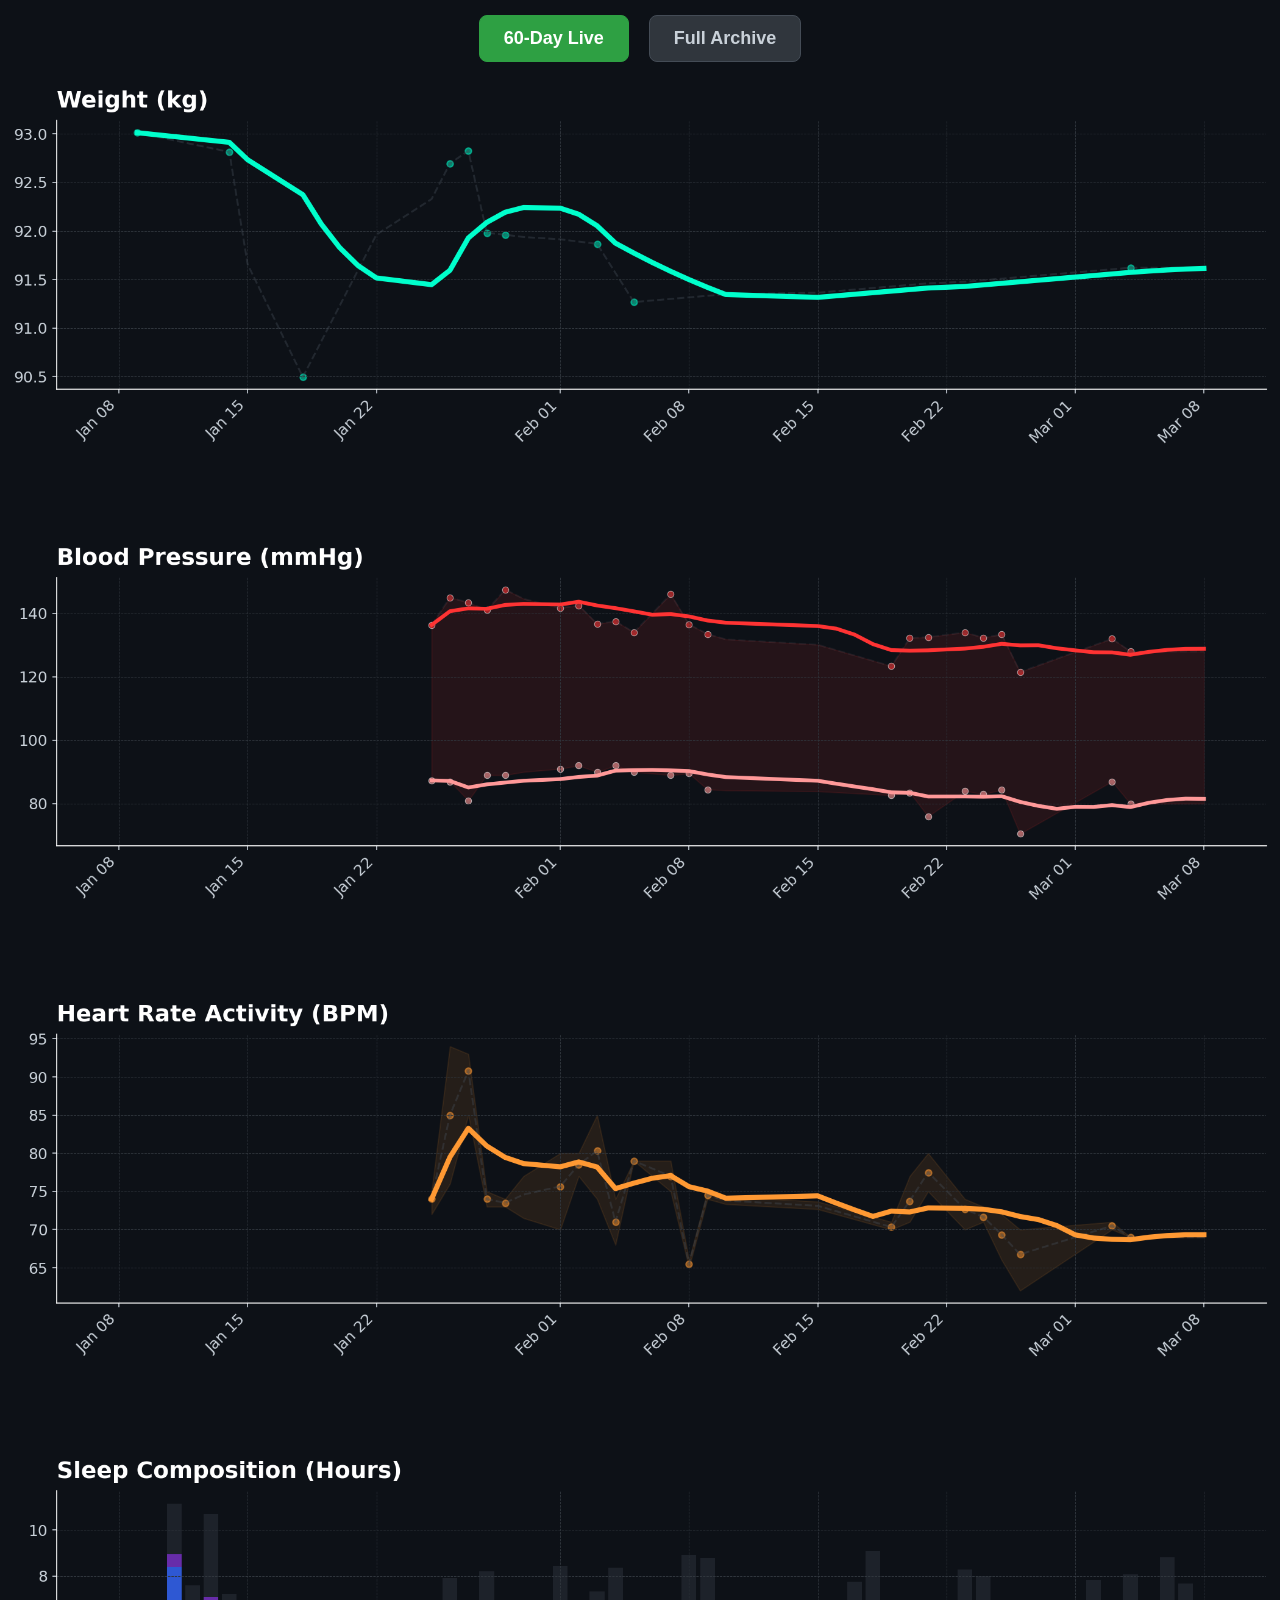
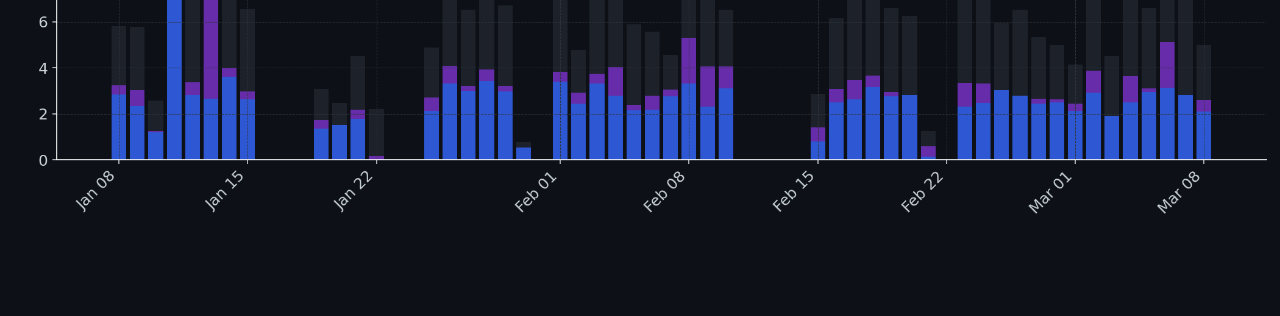
==== index.html @ a6f2eb08 "Create index.html" ====
<!DOCTYPE html>
<html lang="en">
<head>
    <meta charset="UTF-8">
    <meta name="viewport" content="width=device-width, initial-scale=1.0">
    <title>Health Command Center</title>
    <meta http-equiv="refresh" content="3600">
    <style>
        body {
            background-color: #0d1117; /* Matches your chart background */
            color: white;
            font-family: sans-serif;
            margin: 0;
            padding: 0;
            display: flex;
            flex-direction: column;
            align-items: center;
            height: 100vh;
            overflow: hidden; /* Prevents annoying scrolling */
        }
        .nav {
            display: flex;
            gap: 20px;
            padding: 15px 0;
        }
        button {
            background-color: #30363d;
            color: #c9d1d9;
            border: 1px solid #444c56;
            padding: 12px 24px;
            font-size: 18px;
            border-radius: 8px;
            cursor: pointer;
            font-weight: bold;
            transition: 0.2s;
        }
        button.active {
            background-color: #2ea043; /* GitHub green for active state */
            color: white;
            border-color: #2ea043;
        }
        .img-container {
            flex-grow: 1;
            display: flex;
            justify-content: center;
            align-items: center;
            width: 100%;
            padding-bottom: 10px;
        }
        img {
            max-width: 100%;
            max-height: 100%;
            object-fit: contain;
            display: none; /* Hidden by default */
        }
        img.active {
            display: block; /* Shows the selected image */
        }
    </style>
</head>
<body>

    <div class="nav">
        <button id="btn-live" class="active" onclick="switchTab('live')">60-Day Live</button>
        <button id="btn-archive" onclick="switchTab('archive')">Full Archive</button>
    </div>

    <div class="img-container">
        <img id="img-live" class="active" alt="60-Day Dashboard">
        <img id="img-archive" alt="Archival Dashboard">
    </div>

    <script>
        // Tablets aggressively cache images. This appends the exact millisecond to the image URL, 
        // forcing the tablet to download the newest version of the image every time the page refreshes.
        const cacheBuster = '?v=' + new Date().getTime();
        document.getElementById('img-live').src = 'dashboard.png' + cacheBuster;
        document.getElementById('img-archive').src = 'archive_dashboard.png' + cacheBuster;

        function switchTab(tab) {
            if (tab === 'live') {
                document.getElementById('img-live').classList.add('active');
                document.getElementById('img-archive').classList.remove('active');
                document.getElementById('btn-live').classList.add('active');
                document.getElementById('btn-archive').classList.remove('active');
            } else {
                document.getElementById('img-archive').classList.add('active');
                document.getElementById('img-live').classList.remove('active');
                document.getElementById('btn-archive').classList.add('active');
                document.getElementById('btn-live').classList.remove('active');
            }
        }
    </script>

</body>
</html>
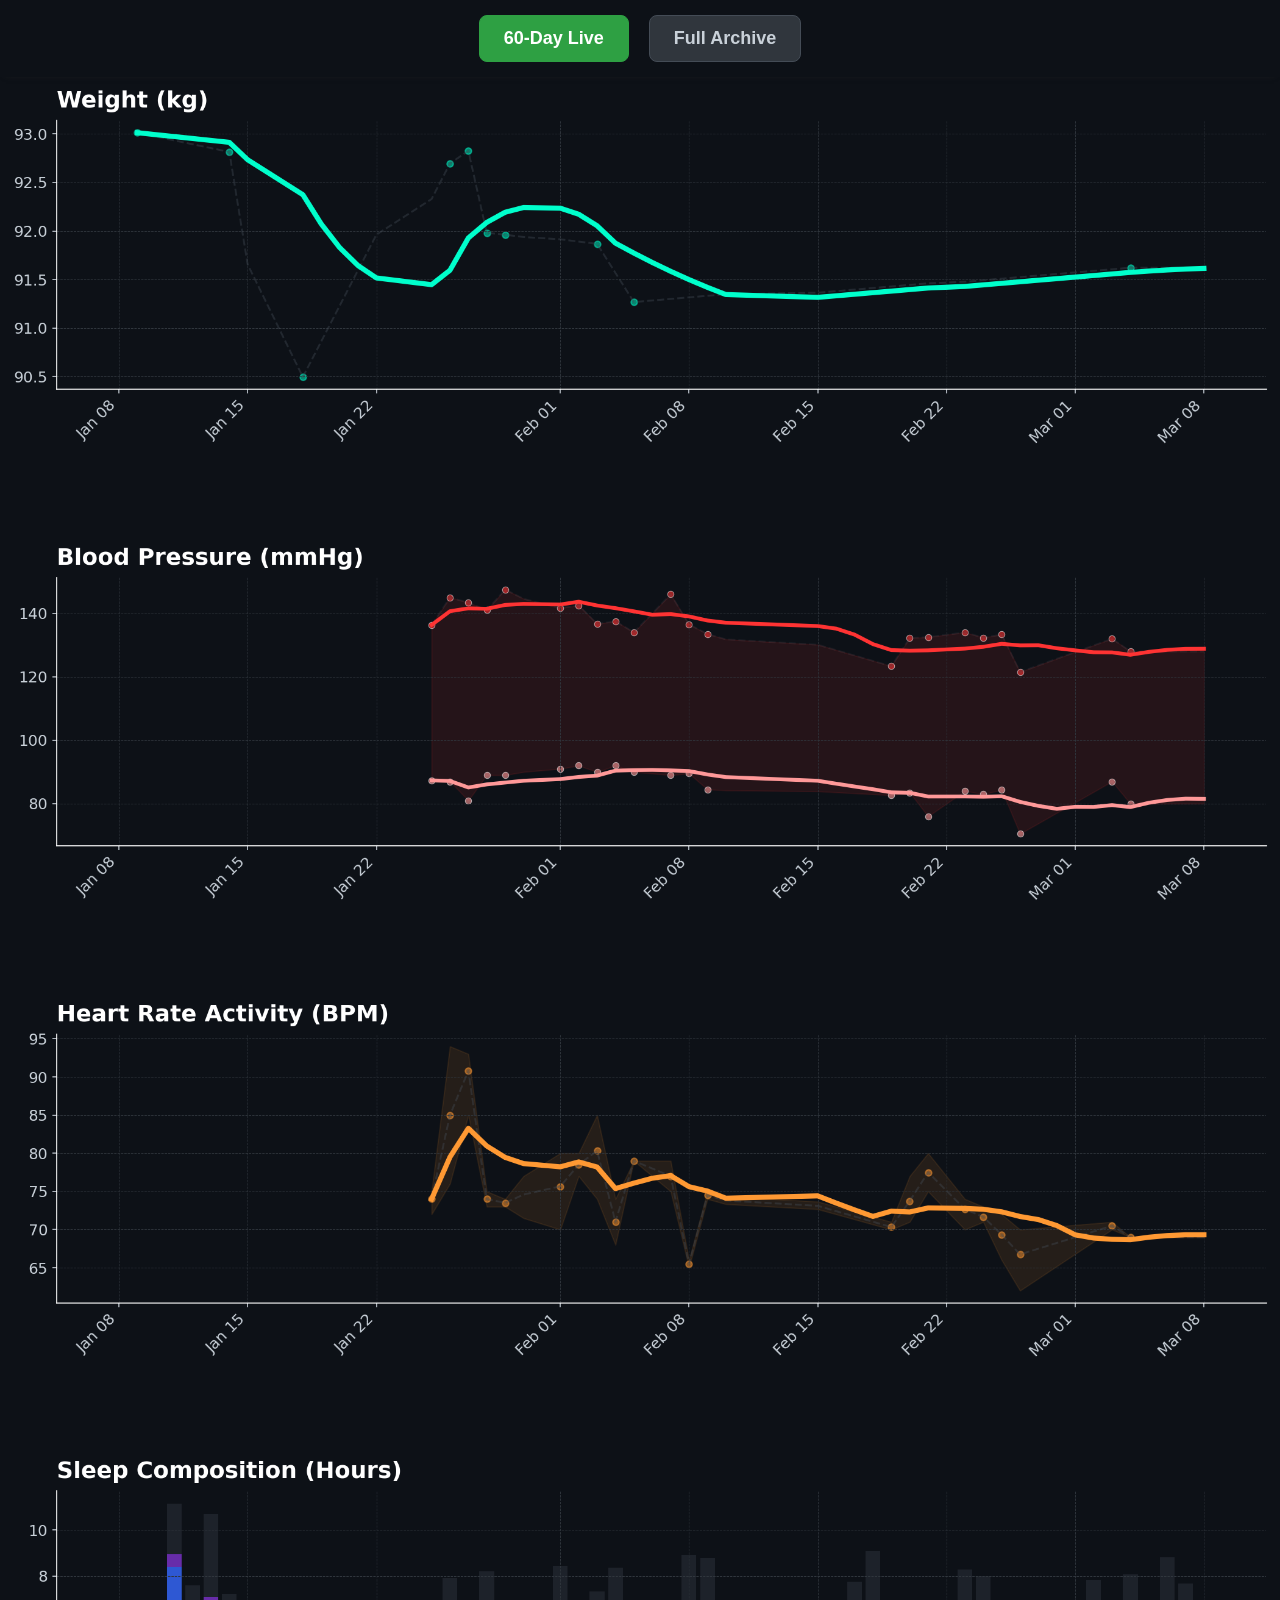
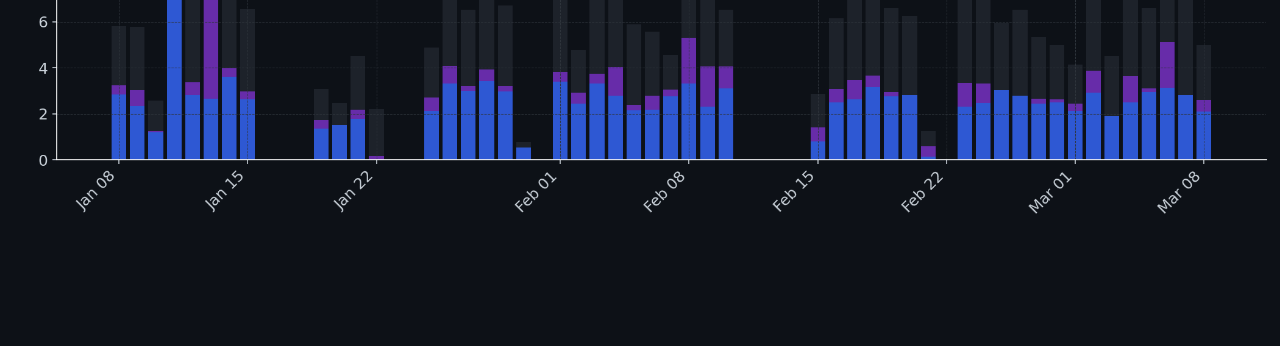
==== commit c5cab2cf: "Update index.html" ====
--- a/index.html
+++ b/index.html
@@ -7,7 +7,7 @@
     <meta http-equiv="refresh" content="3600">
     <style>
         body {
-            background-color: #0d1117; /* Matches your chart background */
+            background-color: #0d1117;
             color: white;
             font-family: sans-serif;
             margin: 0;
@@ -15,13 +15,20 @@
             display: flex;
             flex-direction: column;
             align-items: center;
-            height: 100vh;
-            overflow: hidden; /* Prevents annoying scrolling */
+            min-height: 100vh; /* Changed: allows the page to grow beyond the screen */
+            /* Removed the 'overflow: hidden' lock */
         }
         .nav {
             display: flex;
             gap: 20px;
             padding: 15px 0;
+            width: 100%;
+            justify-content: center;
+            position: sticky; /* Keeps the buttons visible when you scroll */
+            top: 0;
+            background-color: #0d1117; /* Matches background so it hides the chart scrolling under it */
+            z-index: 100;
+            box-shadow: 0 4px 6px -6px #222; /* Adds a tiny shadow below the buttons */
         }
         button {
             background-color: #30363d;
@@ -35,7 +42,7 @@
             transition: 0.2s;
         }
         button.active {
-            background-color: #2ea043; /* GitHub green for active state */
+            background-color: #2ea043;
             color: white;
             border-color: #2ea043;
         }
@@ -43,18 +50,17 @@
             flex-grow: 1;
             display: flex;
             justify-content: center;
-            align-items: center;
+            align-items: flex-start; /* Changed: aligns the image to the top instead of middle */
             width: 100%;
-            padding-bottom: 10px;
+            padding-bottom: 40px; /* Added some padding so it doesn't hit the absolute bottom */
         }
         img {
             max-width: 100%;
-            max-height: 100%;
-            object-fit: contain;
-            display: none; /* Hidden by default */
+            height: auto; /* Changed: lets the image retain its natural height */
+            display: none; 
         }
         img.active {
-            display: block; /* Shows the selected image */
+            display: block; 
         }
     </style>
 </head>
@@ -71,8 +77,6 @@
     </div>
 
     <script>
-        // Tablets aggressively cache images. This appends the exact millisecond to the image URL, 
-        // forcing the tablet to download the newest version of the image every time the page refreshes.
         const cacheBuster = '?v=' + new Date().getTime();
         document.getElementById('img-live').src = 'dashboard.png' + cacheBuster;
         document.getElementById('img-archive').src = 'archive_dashboard.png' + cacheBuster;
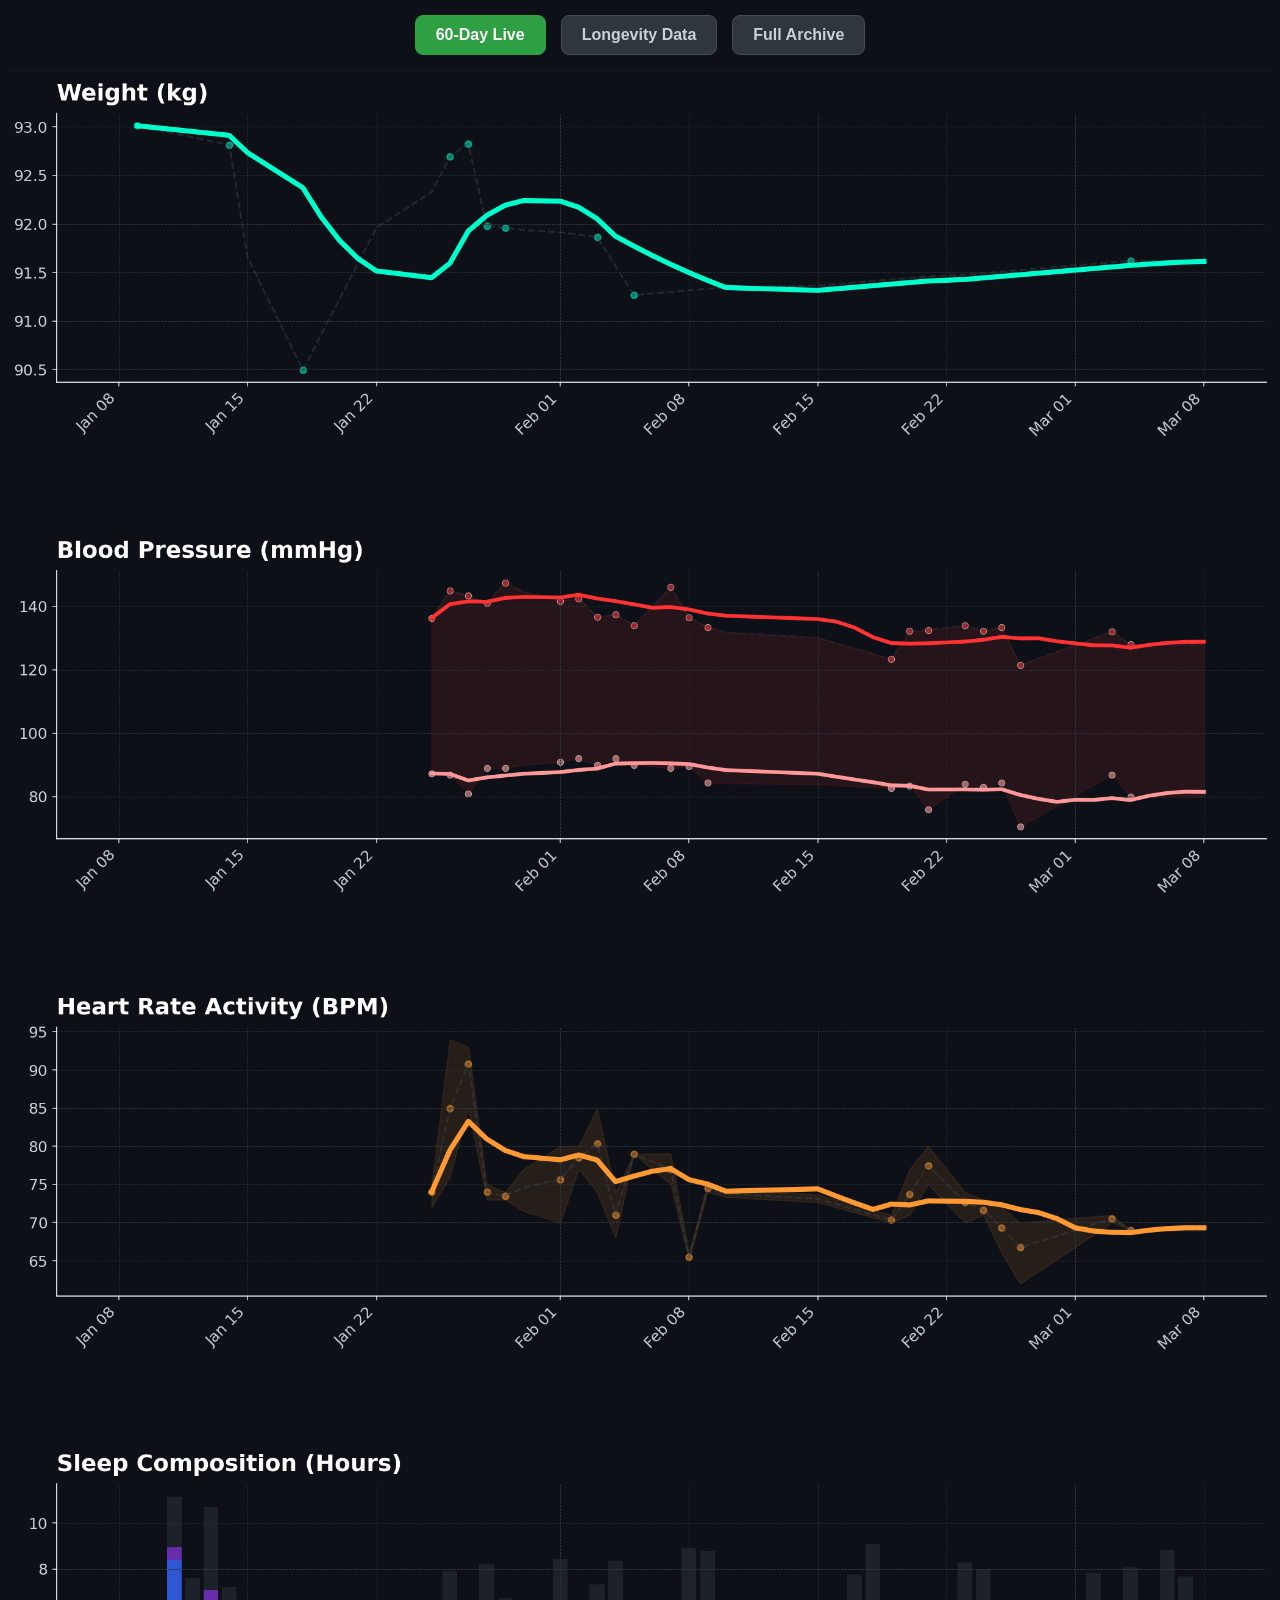
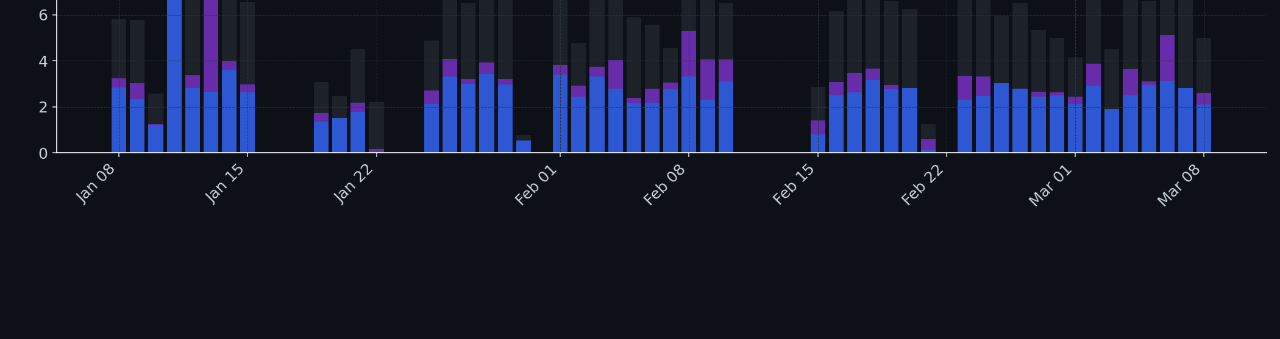
==== commit 6452d86f: "Update index.html" ====
--- a/index.html
+++ b/index.html
@@ -15,27 +15,27 @@
             display: flex;
             flex-direction: column;
             align-items: center;
-            min-height: 100vh; /* Changed: allows the page to grow beyond the screen */
-            /* Removed the 'overflow: hidden' lock */
+            min-height: 100vh;
         }
         .nav {
             display: flex;
-            gap: 20px;
+            gap: 15px;
             padding: 15px 0;
             width: 100%;
             justify-content: center;
-            position: sticky; /* Keeps the buttons visible when you scroll */
+            position: sticky;
             top: 0;
-            background-color: #0d1117; /* Matches background so it hides the chart scrolling under it */
+            background-color: #0d1117;
             z-index: 100;
-            box-shadow: 0 4px 6px -6px #222; /* Adds a tiny shadow below the buttons */
+            box-shadow: 0 4px 6px -6px #222;
+            flex-wrap: wrap; /* Helps on smaller tablet screens */
         }
         button {
             background-color: #30363d;
             color: #c9d1d9;
             border: 1px solid #444c56;
-            padding: 12px 24px;
-            font-size: 18px;
+            padding: 10px 20px;
+            font-size: 16px;
             border-radius: 8px;
             cursor: pointer;
             font-weight: bold;
@@ -50,13 +50,13 @@
             flex-grow: 1;
             display: flex;
             justify-content: center;
-            align-items: flex-start; /* Changed: aligns the image to the top instead of middle */
+            align-items: flex-start;
             width: 100%;
-            padding-bottom: 40px; /* Added some padding so it doesn't hit the absolute bottom */
+            padding-bottom: 40px;
         }
         img {
             max-width: 100%;
-            height: auto; /* Changed: lets the image retain its natural height */
+            height: auto;
             display: none; 
         }
         img.active {
@@ -68,31 +68,41 @@
 
     <div class="nav">
         <button id="btn-live" class="active" onclick="switchTab('live')">60-Day Live</button>
+        <button id="btn-longevity" onclick="switchTab('longevity')">Longevity Data</button>
         <button id="btn-archive" onclick="switchTab('archive')">Full Archive</button>
     </div>
 
     <div class="img-container">
         <img id="img-live" class="active" alt="60-Day Dashboard">
+        <img id="img-longevity" alt="Longevity Dashboard">
         <img id="img-archive" alt="Archival Dashboard">
     </div>
 
     <script>
+        // Force refresh images to bypass cache
         const cacheBuster = '?v=' + new Date().getTime();
         document.getElementById('img-live').src = 'dashboard.png' + cacheBuster;
+        document.getElementById('img-longevity').src = 'longevity_dashboard.png' + cacheBuster;
         document.getElementById('img-archive').src = 'archive_dashboard.png' + cacheBuster;
 
         function switchTab(tab) {
-            if (tab === 'live') {
-                document.getElementById('img-live').classList.add('active');
-                document.getElementById('img-archive').classList.remove('active');
-                document.getElementById('btn-live').classList.add('active');
-                document.getElementById('btn-archive').classList.remove('active');
-            } else {
-                document.getElementById('img-archive').classList.add('active');
-                document.getElementById('img-live').classList.remove('active');
-                document.getElementById('btn-archive').classList.add('active');
-                document.getElementById('btn-live').classList.remove('active');
-            }
+            // IDs of all elements
+            const tabs = ['live', 'longevity', 'archive'];
+            
+            tabs.forEach(t => {
+                const img = document.getElementById('img-' + t);
+                const btn = document.getElementById('btn-' + t);
+                
+                if (t === tab) {
+                    img.classList.add('active');
+                    btn.classList.add('active');
+                    // Scroll to top when switching
+                    window.scrollTo(0,0);
+                } else {
+                    img.classList.remove('active');
+                    btn.classList.remove('active');
+                }
+            });
         }
     </script>
 
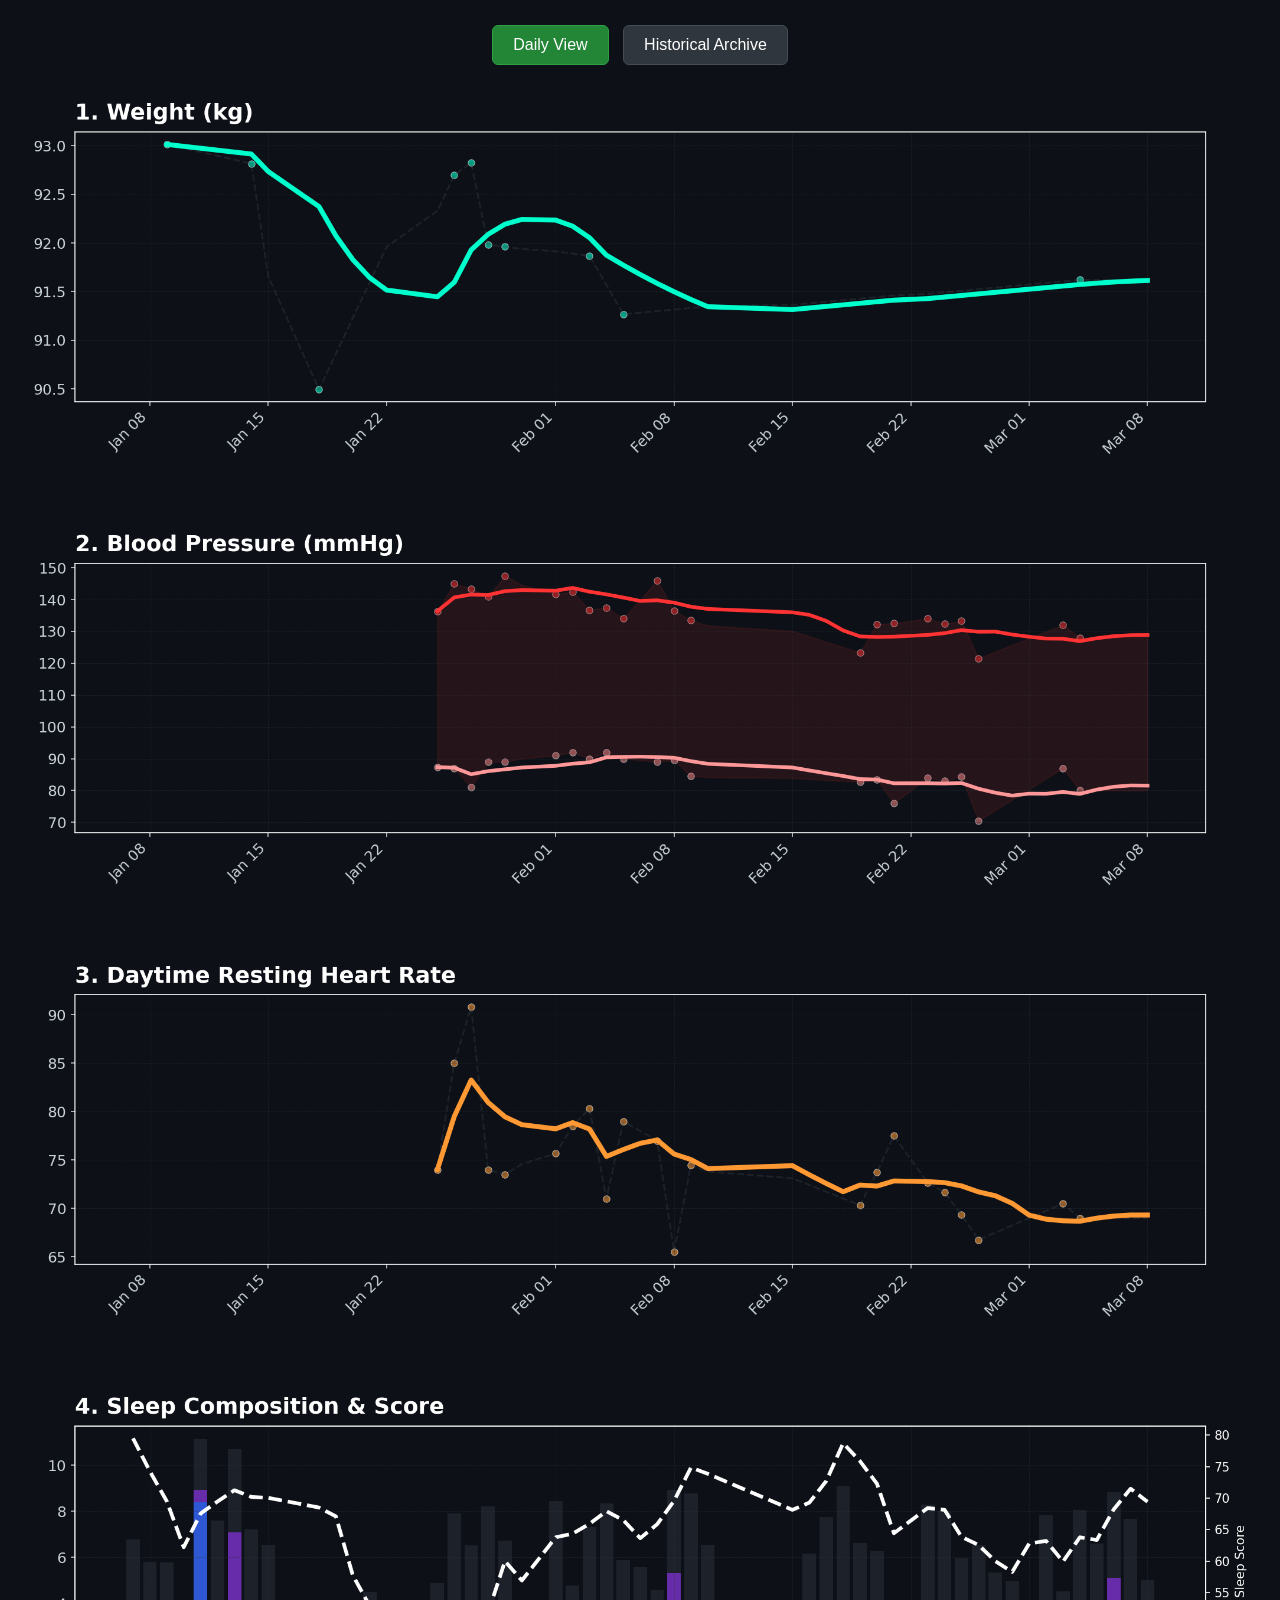
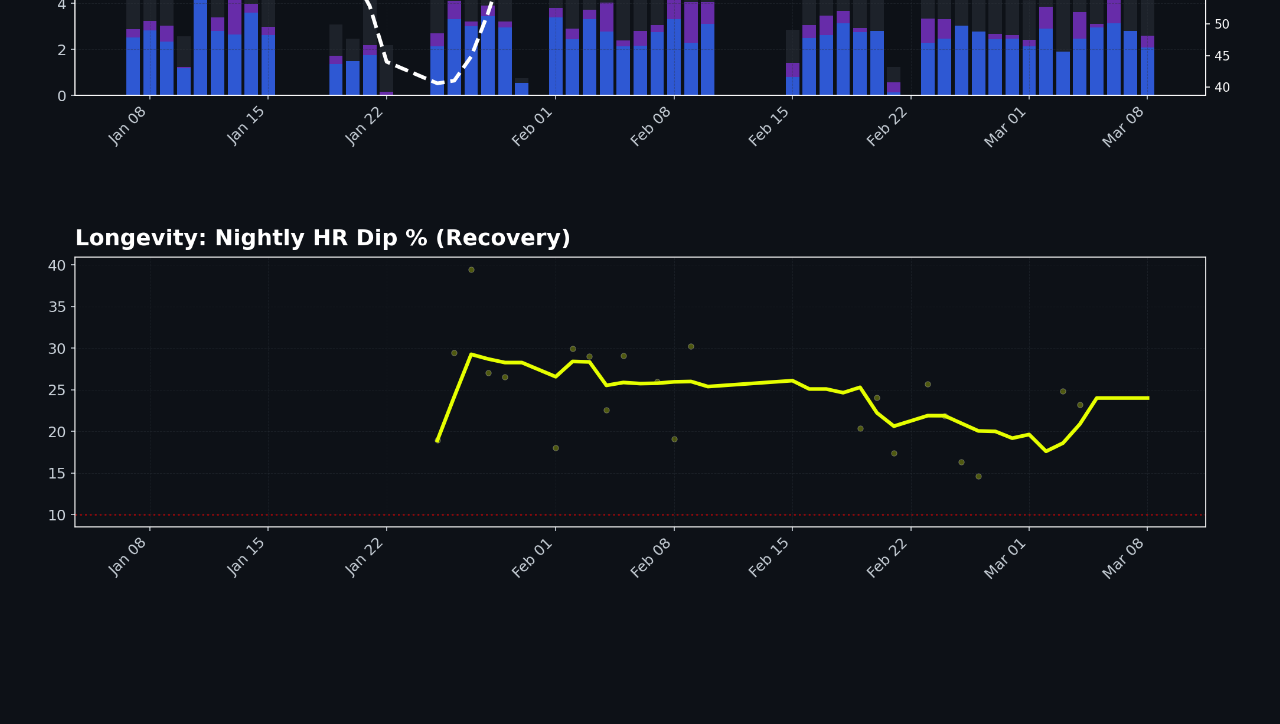
==== commit ff2eaab3: "Update index.html" ====
--- a/index.html
+++ b/index.html
@@ -3,108 +3,45 @@
 <head>
     <meta charset="UTF-8">
     <meta name="viewport" content="width=device-width, initial-scale=1.0">
-    <title>Health Command Center</title>
-    <meta http-equiv="refresh" content="3600">
+    <title>Health Dashboard</title>
     <style>
-        body {
-            background-color: #0d1117;
-            color: white;
-            font-family: sans-serif;
-            margin: 0;
-            padding: 0;
-            display: flex;
-            flex-direction: column;
-            align-items: center;
-            min-height: 100vh;
-        }
-        .nav {
-            display: flex;
-            gap: 15px;
-            padding: 15px 0;
-            width: 100%;
-            justify-content: center;
-            position: sticky;
-            top: 0;
-            background-color: #0d1117;
-            z-index: 100;
-            box-shadow: 0 4px 6px -6px #222;
-            flex-wrap: wrap; /* Helps on smaller tablet screens */
-        }
-        button {
-            background-color: #30363d;
-            color: #c9d1d9;
-            border: 1px solid #444c56;
-            padding: 10px 20px;
-            font-size: 16px;
-            border-radius: 8px;
-            cursor: pointer;
-            font-weight: bold;
-            transition: 0.2s;
-        }
-        button.active {
-            background-color: #2ea043;
-            color: white;
-            border-color: #2ea043;
-        }
-        .img-container {
-            flex-grow: 1;
-            display: flex;
-            justify-content: center;
-            align-items: flex-start;
-            width: 100%;
-            padding-bottom: 40px;
-        }
-        img {
-            max-width: 100%;
-            height: auto;
-            display: none; 
-        }
-        img.active {
-            display: block; 
-        }
+        body { background-color: #0d1117; color: white; font-family: sans-serif; margin: 0; padding: 20px; text-align: center; }
+        .nav { margin-bottom: 20px; }
+        button { background: #30363d; color: white; border: 1px solid #444c56; padding: 10px 20px; margin: 5px; cursor: pointer; border-radius: 6px; font-size: 16px; }
+        button.active { background: #238636; border-color: #2ea043; }
+        img { max-width: 100%; height: auto; display: none; margin: 0 auto; border-radius: 8px; }
+        img.active { display: block; }
     </style>
 </head>
 <body>
 
     <div class="nav">
-        <button id="btn-live" class="active" onclick="switchTab('live')">60-Day Live</button>
-        <button id="btn-longevity" onclick="switchTab('longevity')">Longevity Data</button>
-        <button id="btn-archive" onclick="switchTab('archive')">Full Archive</button>
+        <button id="btn-daily" class="active" onclick="show('daily')">Daily View</button>
+        <button id="btn-archive" onclick="show('archive')">Historical Archive</button>
     </div>
 
-    <div class="img-container">
-        <img id="img-live" class="active" alt="60-Day Dashboard">
-        <img id="img-longevity" alt="Longevity Dashboard">
-        <img id="img-archive" alt="Archival Dashboard">
+    <div class="container">
+        <img id="img-daily" src="dashboard.png" class="active">
+        <img id="img-archive" src="archive_dashboard.png">
     </div>
 
     <script>
-        // Force refresh images to bypass cache
-        const cacheBuster = '?v=' + new Date().getTime();
-        document.getElementById('img-live').src = 'dashboard.png' + cacheBuster;
-        document.getElementById('img-longevity').src = 'longevity_dashboard.png' + cacheBuster;
-        document.getElementById('img-archive').src = 'archive_dashboard.png' + cacheBuster;
+        function show(type) {
+            // Reset buttons
+            document.querySelectorAll('button').forEach(btn => btn.classList.remove('active'));
+            document.querySelectorAll('img').forEach(img => img.classList.remove('active'));
 
-        function switchTab(tab) {
-            // IDs of all elements
-            const tabs = ['live', 'longevity', 'archive'];
-            
-            tabs.forEach(t => {
-                const img = document.getElementById('img-' + t);
-                const btn = document.getElementById('btn-' + t);
-                
-                if (t === tab) {
-                    img.classList.add('active');
-                    btn.classList.add('active');
-                    // Scroll to top when switching
-                    window.scrollTo(0,0);
-                } else {
-                    img.classList.remove('active');
-                    btn.classList.remove('active');
-                }
-            });
+            // Set active
+            document.getElementById('btn-' + type).classList.add('active');
+            document.getElementById('img-' + type).classList.add('active');
         }
+
+        // Auto-refresh images every 30 mins to keep tablet fresh
+        setInterval(() => {
+            const timestamp = new Date().getTime();
+            document.getElementById('img-daily').src = 'dashboard.png?t=' + timestamp;
+            document.getElementById('img-archive').src = 'archive_dashboard.png?t=' + timestamp;
+        }, 1800000);
     </script>
-
 </body>
 </html>
